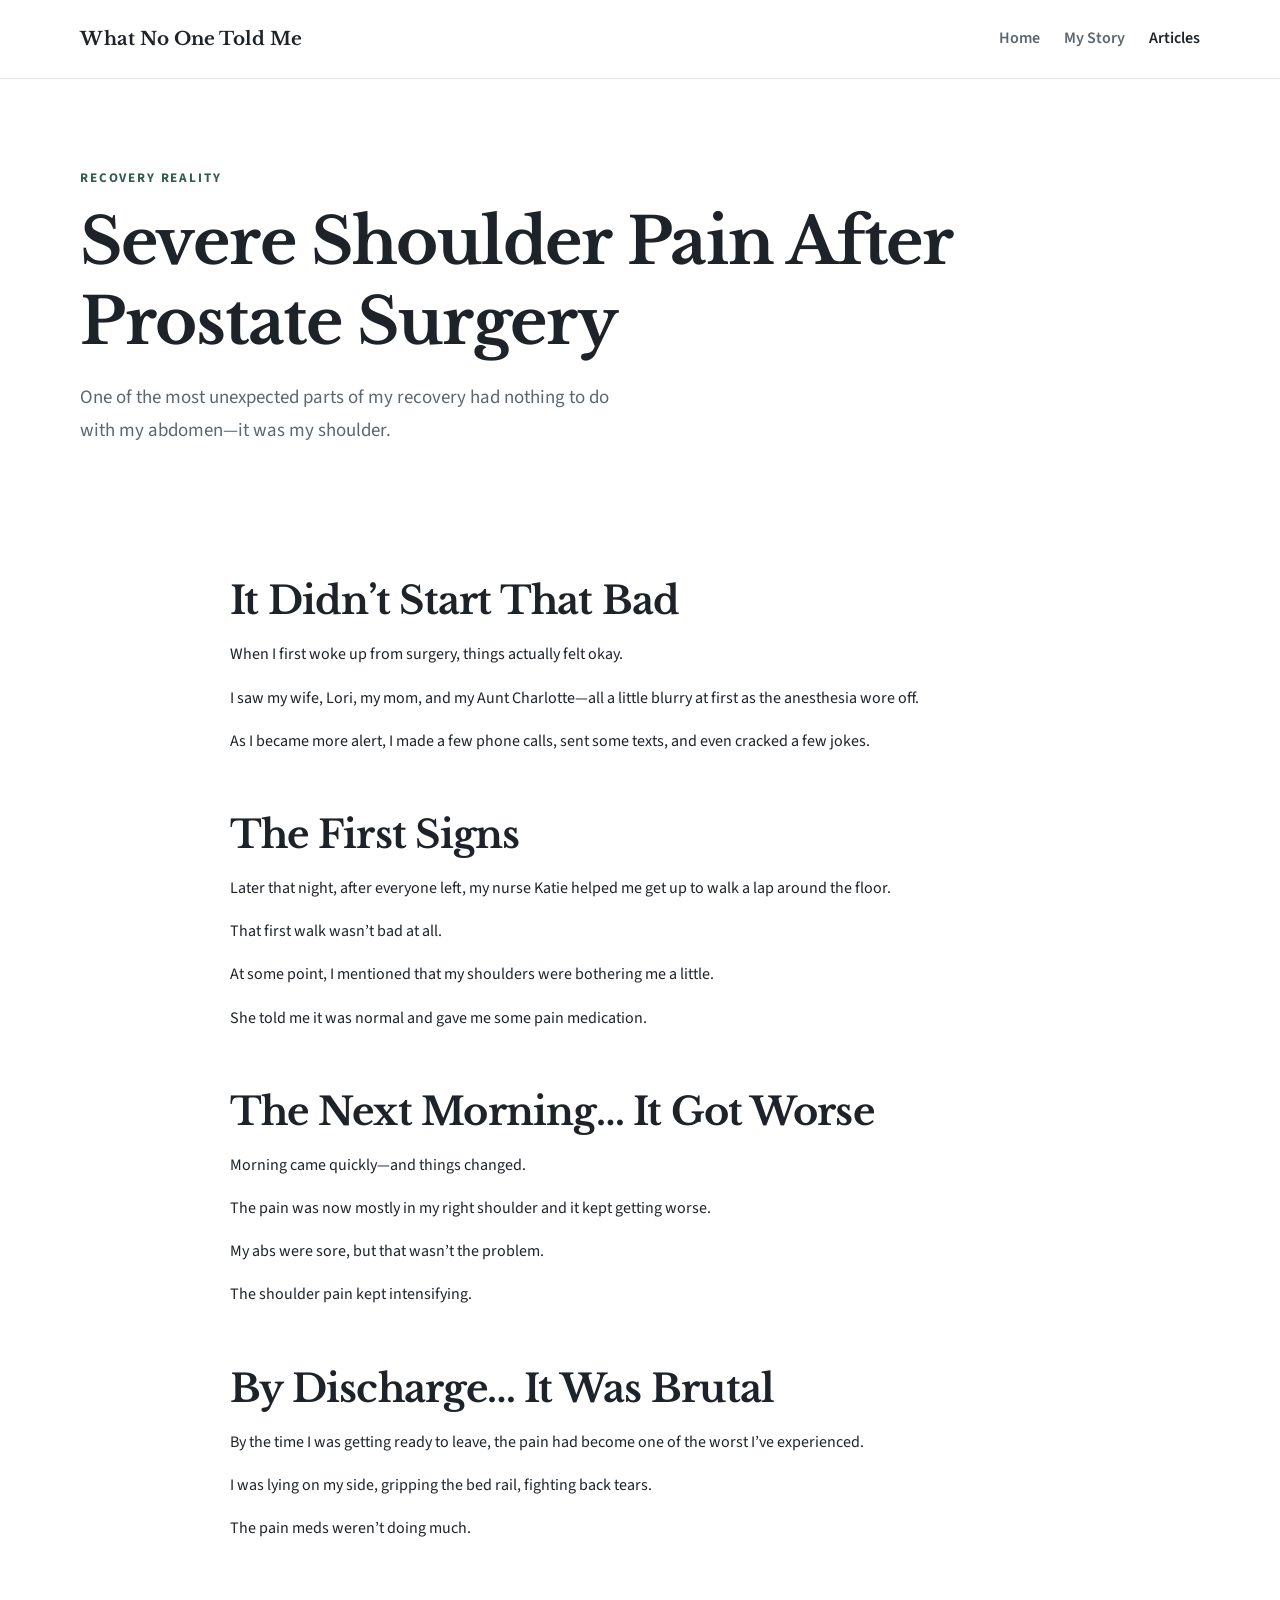
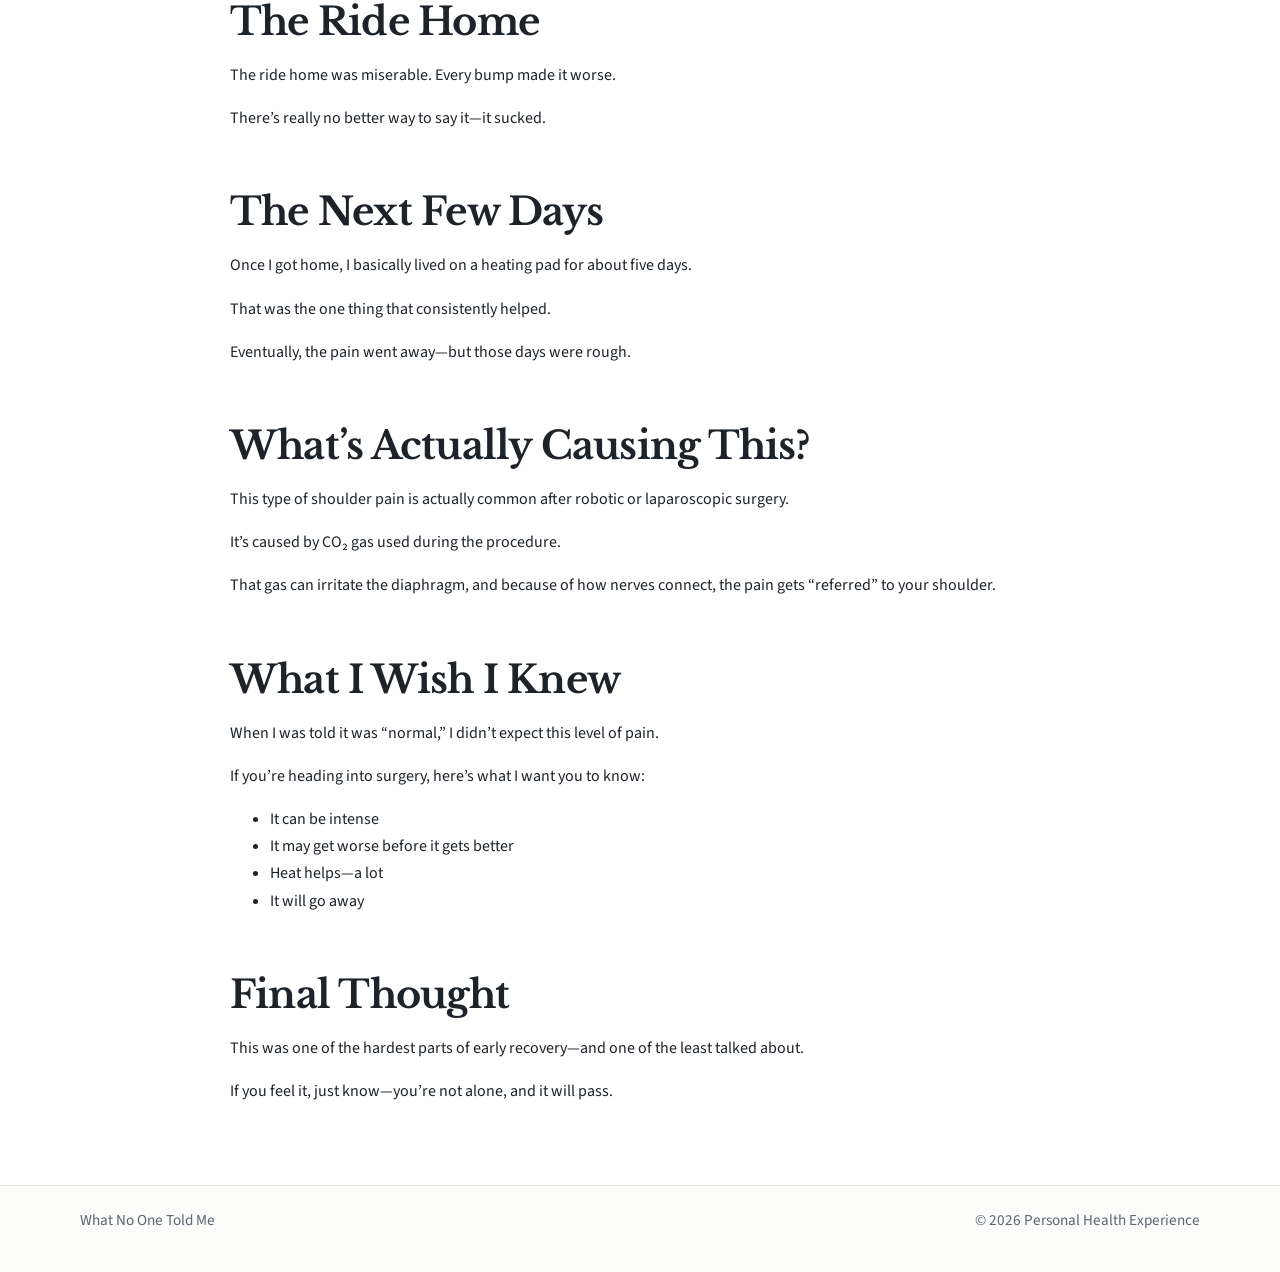
==== article.html @ bbd8e431 "Add files via upload" ====
<!DOCTYPE html>
<html lang="en">
<head>
  <meta charset="UTF-8">
  <meta name="viewport" content="width=device-width, initial-scale=1.0">
  <title>Severe Shoulder Pain After Prostate Surgery | What No One Told Me</title>
  <meta
    name="description"
    content="Severe shoulder pain after prostate surgery explained. What causes it, what it feels like, and what actually helps."
  >
  <link rel="preconnect" href="https://fonts.googleapis.com">
  <link rel="preconnect" href="https://fonts.gstatic.com" crossorigin>
  <link
    href="https://fonts.googleapis.com/css2?family=Libre+Baskerville:wght@400;700&family=Source+Sans+3:wght@400;500;600;700&display=swap"
    rel="stylesheet"
  >
  <link rel="stylesheet" href="styles.css">
</head>
<body>

<header class="site-header">
  <div class="container">
    <nav class="navbar">
      <a class="brand" href="index.html">What No One Told Me</a>
      <div class="nav-links">
        <a href="index.html">Home</a>
        <a href="story.html">My Story</a>
        <a class="active" href="articles.html">Articles</a>
      </div>
    </nav>
  </div>
</header>

<main>

<section class="hero hero-story">
  <div class="container">
    <p class="eyebrow">Recovery reality</p>
    <h1>Severe Shoulder Pain After Prostate Surgery</h1>
    <p class="lead">
      One of the most unexpected parts of my recovery had nothing to do with my abdomen—it was my shoulder.
    </p>
  </div>
</section>

<section class="section">
  <div class="container story-layout">
    <article class="story-content">

      <section class="story-section">
        <h2>It Didn’t Start That Bad</h2>
        <p>
          When I first woke up from surgery, things actually felt okay.
        </p>
        <p>
          I saw my wife, Lori, my mom, and my Aunt Charlotte—all a little blurry at first as the anesthesia wore off.
        </p>
        <p>
          As I became more alert, I made a few phone calls, sent some texts, and even cracked a few jokes.
        </p>
      </section>

      <section class="story-section">
        <h2>The First Signs</h2>
        <p>
          Later that night, after everyone left, my nurse Katie helped me get up to walk a lap around the floor.
        </p>
        <p>
          That first walk wasn’t bad at all.
        </p>
        <p>
          At some point, I mentioned that my shoulders were bothering me a little.
        </p>
        <p>
          She told me it was normal and gave me some pain medication.
        </p>
      </section>

      <section class="story-section">
        <h2>The Next Morning… It Got Worse</h2>
        <p>
          Morning came quickly—and things changed.
        </p>
        <p>
          The pain was now mostly in my right shoulder and it kept getting worse.
        </p>
        <p>
          My abs were sore, but that wasn’t the problem.
        </p>
        <p>
          The shoulder pain kept intensifying.
        </p>
      </section>

      <section class="story-section">
        <h2>By Discharge… It Was Brutal</h2>
        <p>
          By the time I was getting ready to leave, the pain had become one of the worst I’ve experienced.
        </p>
        <p>
          I was lying on my side, gripping the bed rail, fighting back tears.
        </p>
        <p>
          The pain meds weren’t doing much.
        </p>
      </section>

      <section class="story-section">
        <h2>The Ride Home</h2>
        <p>
          The ride home was miserable. Every bump made it worse.
        </p>
        <p>
          There’s really no better way to say it—it sucked.
        </p>
      </section>

      <section class="story-section">
        <h2>The Next Few Days</h2>
        <p>
          Once I got home, I basically lived on a heating pad for about five days.
        </p>
        <p>
          That was the one thing that consistently helped.
        </p>
        <p>
          Eventually, the pain went away—but those days were rough.
        </p>
      </section>

      <section class="story-section">
        <h2>What’s Actually Causing This?</h2>
        <p>
          This type of shoulder pain is actually common after robotic or laparoscopic surgery.
        </p>
        <p>
          It’s caused by CO₂ gas used during the procedure.
        </p>
        <p>
          That gas can irritate the diaphragm, and because of how nerves connect, the pain gets “referred” to your shoulder.
        </p>
      </section>

      <section class="story-section">
        <h2>What I Wish I Knew</h2>
        <p>
          When I was told it was “normal,” I didn’t expect this level of pain.
        </p>
        <p>
          If you’re heading into surgery, here’s what I want you to know:
        </p>
        <ul>
          <li>It can be intense</li>
          <li>It may get worse before it gets better</li>
          <li>Heat helps—a lot</li>
          <li>It will go away</li>
        </ul>
      </section>

      <section class="story-section">
        <h2>Final Thought</h2>
        <p>
          This was one of the hardest parts of early recovery—and one of the least talked about.
        </p>
        <p>
          If you feel it, just know—you’re not alone, and it will pass.
        </p>
      </section>

    </article>
  </div>
</section>

</main>

<footer class="site-footer">
  <div class="container footer-inner">
    <p>What No One Told Me</p>
    <p>&copy; <span id="year"></span> Personal Health Experience</p>
  </div>
</footer>

<script src="script.js"></script>

</body>
</html>
---- styles.css ----
:root {
  --background: #ffffff;
  --surface: #f6f7f5;
  --text: #1d2328;
  --muted: #5a6670;
  --border: #dbe2dd;
  --accent: #2f5d50;
  --accent-soft: #eff5f2;
  --shadow: 0 18px 40px rgba(15, 23, 42, 0.06);
  --radius: 20px;
  --container: 1120px;
  --narrow: 760px;
}

*,
*::before,
*::after {
  box-sizing: border-box;
}

html {
  scroll-behavior: smooth;
}

body {
  margin: 0;
  font-family: "Source Sans 3", Arial, sans-serif;
  background: var(--background);
  color: var(--text);
  line-height: 1.7;
}

img {
  display: block;
  max-width: 100%;
}

a {
  color: inherit;
  text-decoration: none;
}

p,
h1,
h2,
h3 {
  margin-top: 0;
}

h1,
h2,
h3 {
  font-family: "Libre Baskerville", Georgia, serif;
  line-height: 1.25;
  letter-spacing: -0.02em;
}

h1 {
  font-size: clamp(2.4rem, 5vw, 4.4rem);
  margin-bottom: 1.25rem;
}

h2 {
  font-size: clamp(1.7rem, 3vw, 2.4rem);
  margin-bottom: 1rem;
}

h3 {
  font-size: 1.3rem;
  margin-bottom: 0.75rem;
}

.container {
  width: min(calc(100% - 2rem), var(--container));
  margin: 0 auto;
}

.narrow {
  width: min(calc(100% - 2rem), var(--narrow));
}

.site-header {
  position: sticky;
  top: 0;
  z-index: 20;
  background: rgba(255, 255, 255, 0.94);
  border-bottom: 1px solid rgba(219, 226, 221, 0.8);
  backdrop-filter: blur(16px);
}

.navbar {
  display: flex;
  align-items: center;
  justify-content: space-between;
  gap: 1rem;
  min-height: 78px;
}

.brand {
  font-family: "Libre Baskerville", Georgia, serif;
  font-size: 1.15rem;
  font-weight: 700;
}

.nav-links {
  display: flex;
  align-items: center;
  gap: 1.5rem;
}

.nav-links a {
  color: var(--muted);
  font-weight: 600;
  transition: color 0.2s ease;
}

.nav-links a:hover,
.nav-links a.active {
  color: var(--text);
}

.nav-toggle {
  display: none;
  border: 1px solid var(--border);
  background: var(--background);
  color: var(--text);
  border-radius: 999px;
  padding: 0.6rem 1rem;
  font: inherit;
}

.hero,
.page-hero {
  padding: 5.5rem 0 4rem;
}

.hero-grid {
  display: grid;
  grid-template-columns: minmax(0, 1.5fr) minmax(280px, 0.8fr);
  gap: 2rem;
  align-items: start;
}

.hero-panel {
  background: linear-gradient(180deg, var(--surface), #fbfcfb);
  border: 1px solid var(--border);
  border-radius: var(--radius);
  box-shadow: var(--shadow);
  padding: 1.75rem;
}

.eyebrow,
.section-label,
.meta {
  color: var(--accent);
  font-size: 0.82rem;
  font-weight: 700;
  letter-spacing: 0.14em;
  text-transform: uppercase;
}

.lead {
  font-size: 1.18rem;
  color: var(--muted);
  max-width: 62ch;
}

.hero-actions {
  display: flex;
  flex-wrap: wrap;
  gap: 0.9rem;
  margin-top: 1.8rem;
}

.button {
  display: inline-flex;
  align-items: center;
  justify-content: center;
  min-height: 48px;
  padding: 0.85rem 1.3rem;
  border-radius: 999px;
  background: var(--text);
  color: #ffffff;
  font-weight: 700;
}

.button-secondary {
  background: var(--accent-soft);
  color: var(--text);
}

.section {
  padding: 4rem 0;
}

.section-muted {
  background: linear-gradient(180deg, #fbfcfb 0%, var(--surface) 100%);
  border-top: 1px solid rgba(219, 226, 221, 0.75);
  border-bottom: 1px solid rgba(219, 226, 221, 0.75);
}

.section-grid {
  display: grid;
  grid-template-columns: minmax(0, 0.9fr) minmax(0, 1.1fr);
  gap: 2rem;
}

.section-copy {
  color: var(--muted);
}

.section-heading {
  margin-bottom: 1.8rem;
}

.cards {
  display: grid;
  grid-template-columns: repeat(3, minmax(0, 1fr));
  gap: 1.25rem;
}

.info-card,
.article-card,
.article-preview {
  background: #ffffff;
  border: 1px solid var(--border);
  border-radius: var(--radius);
  box-shadow: var(--shadow);
}

.info-card {
  padding: 1.5rem;
}

.article-list,
.article-stack {
  display: grid;
  gap: 1rem;
}

.article-card,
.article-preview {
  padding: 1.5rem;
}

.article-card {
  display: flex;
  align-items: flex-end;
  justify-content: space-between;
  gap: 1rem;
}

.text-link {
  color: var(--accent);
  font-weight: 700;
  white-space: nowrap;
}

.page-main {
  min-height: calc(100vh - 160px);
}

.article-page {
  padding: 3rem 0 5rem;
}

.readable {
  font-size: 1.1rem;
}

.readable p,
.readable h2 {
  margin-bottom: 1.4rem;
}

.site-footer {
  border-top: 1px solid var(--border);
  padding: 1.4rem 0;
  background: #fcfcfb;
}

.footer-inner {
  display: flex;
  justify-content: space-between;
  gap: 1rem;
  color: var(--muted);
  font-size: 0.95rem;
}

@media (max-width: 860px) {
  .hero-grid,
  .section-grid,
  .cards {
    grid-template-columns: 1fr;
  }

  .article-card {
    flex-direction: column;
    align-items: flex-start;
  }

  .nav-toggle {
    display: inline-flex;
  }

  .navbar {
    flex-wrap: wrap;
    padding: 0.9rem 0;
  }

  .nav-links {
    display: none;
    width: 100%;
    flex-direction: column;
    align-items: flex-start;
    gap: 0.9rem;
    padding: 0.35rem 0 0.6rem;
  }

  .nav-links.open {
    display: flex;
  }
}

@media (max-width: 600px) {
  .hero,
  .page-hero,
  .section,
  .article-page {
    padding-top: 3.5rem;
    padding-bottom: 3rem;
  }

  .footer-inner {
    flex-direction: column;
  }
}
.hero-story {
  padding-bottom: 3rem;
}

.story-layout {
  max-width: 820px;
}

.story-content {
  display: flex;
  flex-direction: column;
  gap: 2.5rem;
}

.story-section h2 {
  margin-bottom: 1rem;
}

.story-section p {
  margin-bottom: 1rem;
}
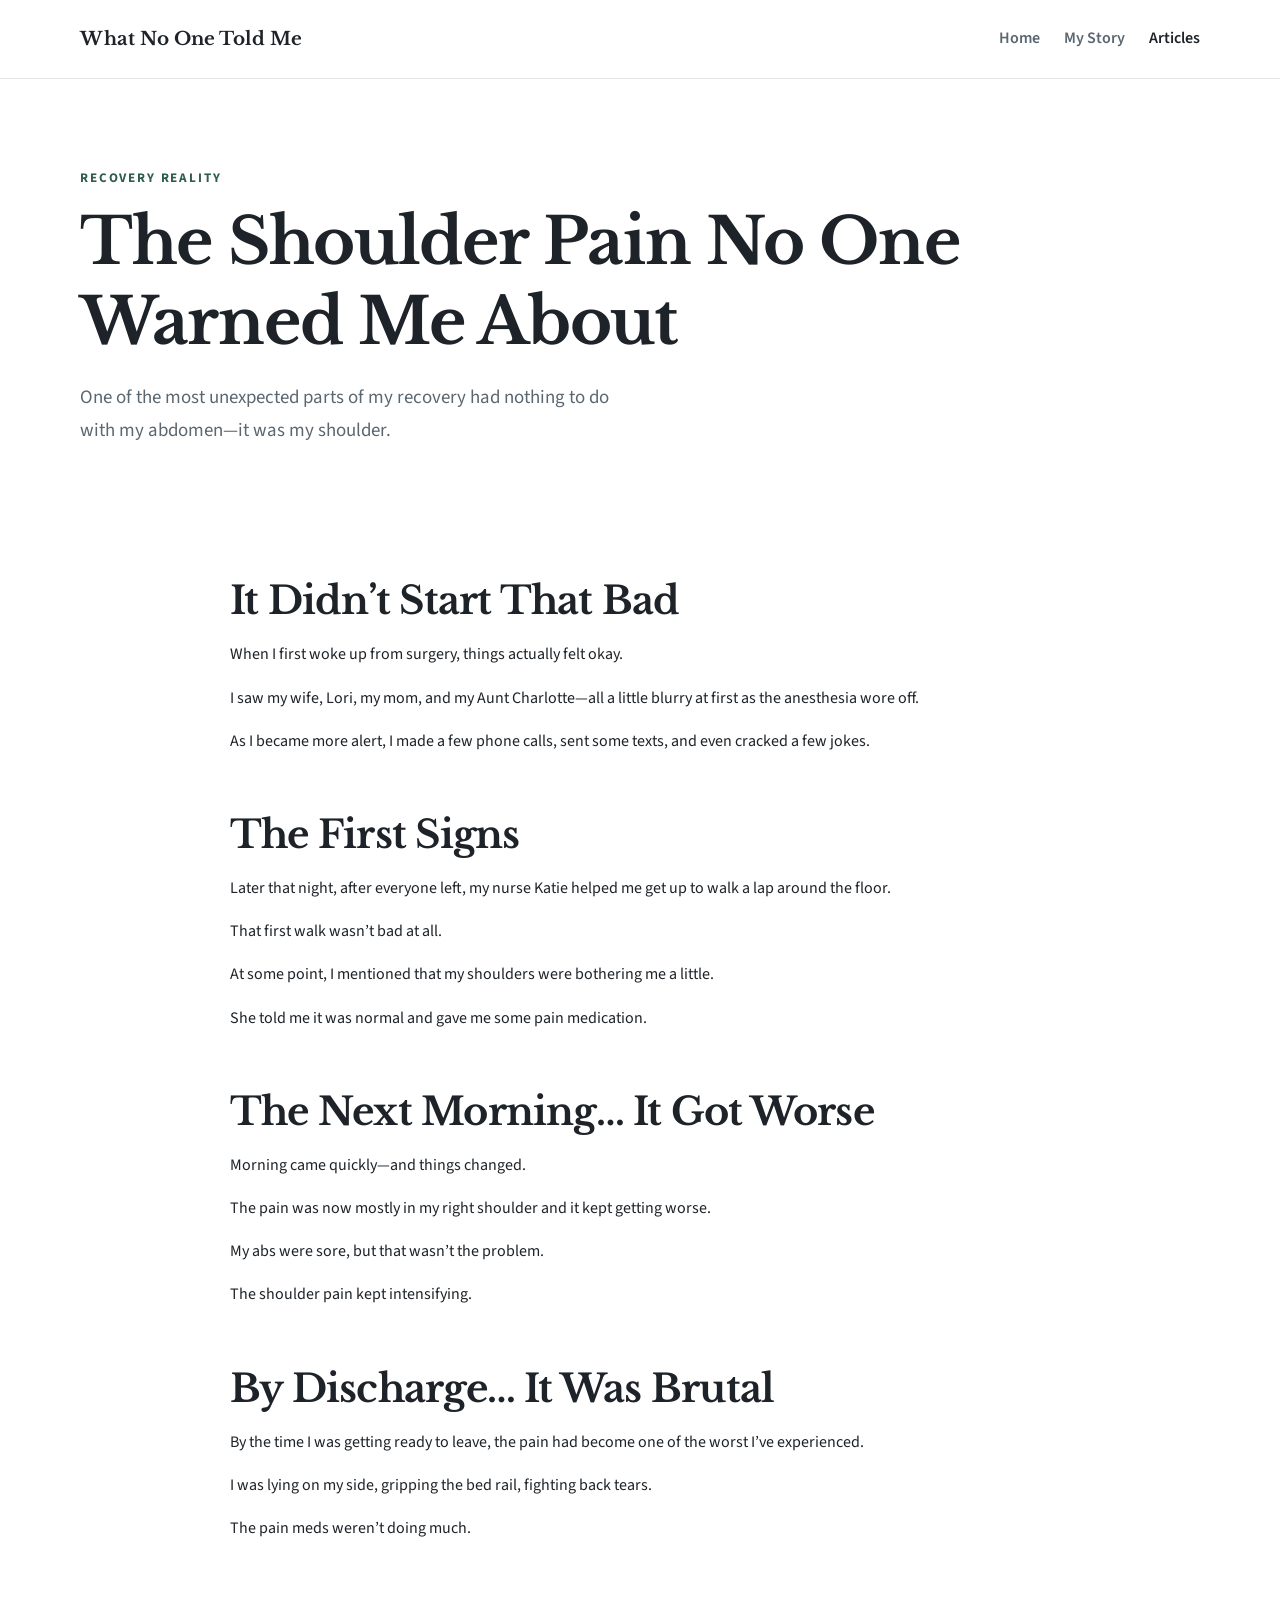
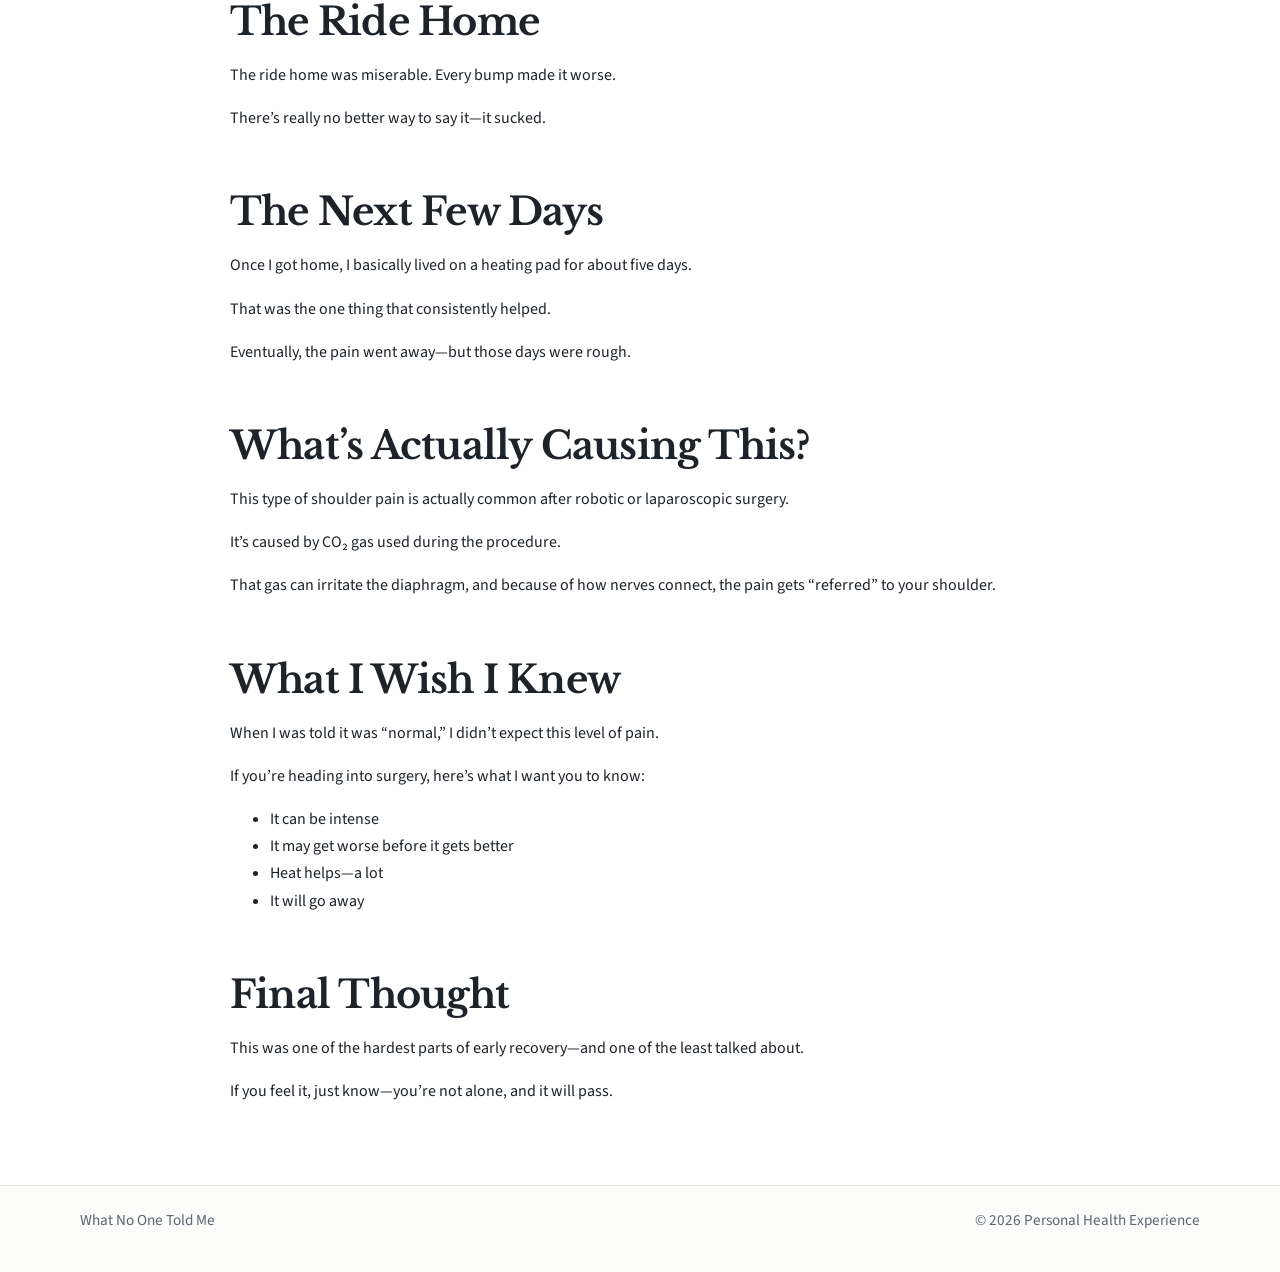
==== commit e9e14596: "Add files via upload" ====
--- a/article.html
+++ b/article.html
@@ -36,7 +36,7 @@
 <section class="hero hero-story">
   <div class="container">
     <p class="eyebrow">Recovery reality</p>
-    <h1>Severe Shoulder Pain After Prostate Surgery</h1>
+   <h1>The Shoulder Pain No One Warned Me About</h1>
     <p class="lead">
       One of the most unexpected parts of my recovery had nothing to do with my abdomen—it was my shoulder.
     </p>
